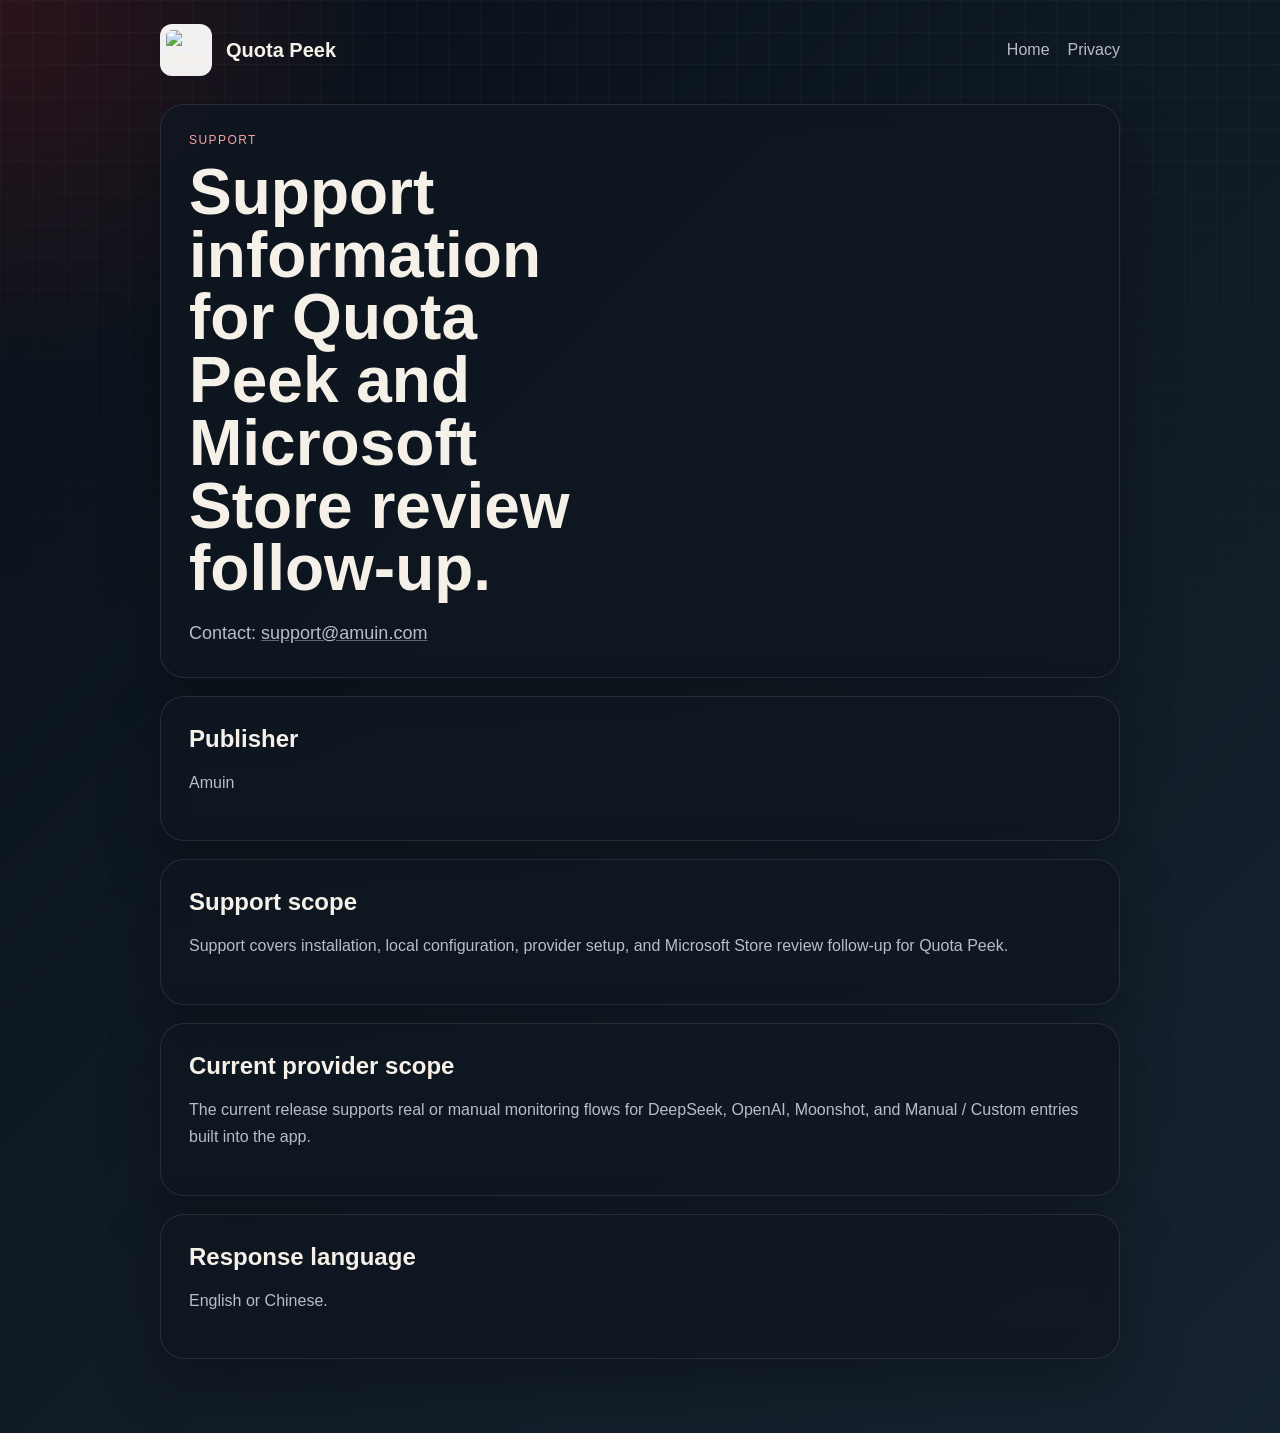
==== support.html @ 60f626c8 "Add files via upload" ====
<!doctype html>
<html lang="en">
<head>
  <meta charset="utf-8">
  <meta name="viewport" content="width=device-width, initial-scale=1">
  <title>Quota Peek Support</title>
  <link rel="stylesheet" href="styles.css">
</head>
<body>
  <div class="backdrop"></div>
  <main class="shell legal-shell">
    <header class="topbar">
      <a class="brand" href="index.html" aria-label="Quota Peek home">
        <img src="assets/AMUIN-dark.png" alt="Amuin logo">
        <span>Quota Peek</span>
      </a>
      <nav class="nav">
        <a href="index.html">Home</a>
        <a href="privacy.html">Privacy</a>
      </nav>
    </header>

    <section class="legal-hero">
      <p class="kicker">Support</p>
      <h1>Support information for Quota Peek and Microsoft Store review follow-up.</h1>
      <p class="lead">Contact: <a href="mailto:support@amuin.com">support@amuin.com</a></p>
    </section>

    <section class="legal-card">
      <h2>Publisher</h2>
      <p>Amuin</p>
    </section>

    <section class="legal-card">
      <h2>Support scope</h2>
      <p>Support covers installation, local configuration, provider setup, and Microsoft Store review follow-up for Quota Peek.</p>
    </section>

    <section class="legal-card">
      <h2>Current provider scope</h2>
      <p>The current release supports real or manual monitoring flows for DeepSeek, OpenAI, Moonshot, and Manual / Custom entries built into the app.</p>
    </section>

    <section class="legal-card">
      <h2>Response language</h2>
      <p>English or Chinese.</p>
    </section>
  </main>
</body>
</html>
---- styles.css ----
:root {
  --bg: #0b1118;
  --panel: rgba(15, 23, 32, 0.78);
  --panel-strong: rgba(16, 24, 34, 0.92);
  --line: rgba(255, 255, 255, 0.1);
  --text: #f6f1e8;
  --muted: #b7bec8;
  --accent: #ef2028;
  --accent-soft: rgba(239, 32, 40, 0.16);
  --shadow: rgba(0, 0, 0, 0.28);
}

* {
  box-sizing: border-box;
}

html,
body {
  margin: 0;
  min-height: 100%;
  background:
    radial-gradient(circle at top left, rgba(239, 32, 40, 0.16), transparent 24rem),
    linear-gradient(135deg, #071018 0%, #101a24 48%, #162330 100%);
  color: var(--text);
  font-family: "Segoe UI", "Noto Sans", sans-serif;
}

body {
  position: relative;
}

a {
  color: inherit;
  text-decoration-color: rgba(255, 255, 255, 0.35);
}

.backdrop {
  position: fixed;
  inset: 0;
  background-image:
    linear-gradient(rgba(255, 255, 255, 0.03) 1px, transparent 1px),
    linear-gradient(90deg, rgba(255, 255, 255, 0.03) 1px, transparent 1px);
  background-size: 32px 32px;
  mask-image: linear-gradient(to bottom, rgba(0, 0, 0, 0.9), transparent 90%);
  pointer-events: none;
}

.shell {
  position: relative;
  width: min(1180px, calc(100% - 32px));
  margin: 0 auto;
  padding: 24px 0 56px;
}

.topbar {
  display: flex;
  align-items: center;
  justify-content: space-between;
  gap: 16px;
  margin-bottom: 28px;
}

.brand {
  display: inline-flex;
  align-items: center;
  gap: 14px;
  text-decoration: none;
  font-size: 20px;
  font-weight: 700;
}

.brand img {
  width: 52px;
  height: 52px;
  object-fit: contain;
  border-radius: 12px;
  background: rgba(255, 255, 255, 0.94);
  padding: 6px;
}

.nav {
  display: flex;
  gap: 18px;
  flex-wrap: wrap;
}

.nav a {
  color: var(--muted);
  text-decoration: none;
}

.hero,
.showcase,
.grid,
.legal-hero,
.legal-card {
  position: relative;
  z-index: 1;
}

.hero {
  display: grid;
  grid-template-columns: minmax(0, 1.4fr) minmax(300px, 0.8fr);
  gap: 24px;
  align-items: stretch;
  margin-bottom: 24px;
}

.hero-copy,
.hero-panel,
.legal-hero,
.legal-card,
.card,
.shot {
  border: 1px solid var(--line);
  border-radius: 24px;
  background: var(--panel);
  backdrop-filter: blur(16px);
  box-shadow: 0 24px 60px var(--shadow);
}

.hero-copy {
  padding: 38px;
}

.hero-panel {
  padding: 28px;
  background:
    linear-gradient(180deg, rgba(239, 32, 40, 0.14), transparent 48%),
    var(--panel-strong);
}

.kicker,
.panel-label,
.shot-label,
.card-kicker {
  margin: 0 0 14px;
  color: #f4a4a8;
  font-size: 12px;
  letter-spacing: 0.12em;
  text-transform: uppercase;
}

h1 {
  margin: 0;
  max-width: 12ch;
  font-size: clamp(2.6rem, 5vw, 4.6rem);
  line-height: 0.98;
  letter-spacing: 0;
}

h2,
h3 {
  margin: 0 0 10px;
}

.lead {
  margin: 18px 0 0;
  max-width: 58ch;
  color: var(--muted);
  font-size: 18px;
  line-height: 1.7;
}

.hero-actions {
  display: flex;
  gap: 12px;
  flex-wrap: wrap;
  margin-top: 28px;
}

.button {
  display: inline-flex;
  align-items: center;
  justify-content: center;
  min-height: 46px;
  padding: 0 18px;
  border: 1px solid var(--line);
  border-radius: 999px;
  background: rgba(255, 255, 255, 0.03);
  text-decoration: none;
}

.button.primary {
  border-color: rgba(239, 32, 40, 0.5);
  background: linear-gradient(180deg, rgba(239, 32, 40, 0.94), rgba(200, 24, 32, 0.94));
}

.feature-list {
  margin: 0;
  padding: 0;
  list-style: none;
}

.feature-list li {
  padding: 14px 0;
  border-top: 1px solid var(--line);
  color: var(--text);
}

.feature-list li:first-child {
  border-top: 0;
}

.showcase {
  display: grid;
  gap: 20px;
  margin-bottom: 20px;
}

.shot {
  overflow: hidden;
}

.shot-copy {
  padding: 24px 24px 0;
}

.shot-copy p:last-child {
  color: var(--muted);
  line-height: 1.65;
}

.shot img {
  display: block;
  width: 100%;
  height: auto;
  margin-top: 8px;
}

.grid {
  display: grid;
  grid-template-columns: repeat(3, minmax(0, 1fr));
  gap: 18px;
}

.card {
  padding: 22px;
}

.card p {
  color: var(--muted);
  line-height: 1.65;
}

.legal-shell {
  width: min(960px, calc(100% - 32px));
}

.legal-hero,
.legal-card {
  padding: 28px;
  margin-bottom: 18px;
}

.legal-card p {
  color: var(--muted);
  line-height: 1.72;
}

@media (max-width: 980px) {
  .hero {
    grid-template-columns: 1fr;
  }

  .grid {
    grid-template-columns: 1fr;
  }
}

@media (max-width: 700px) {
  .shell,
  .legal-shell {
    width: min(100% - 20px, 1180px);
    padding-top: 18px;
  }

  .topbar {
    flex-direction: column;
    align-items: flex-start;
  }

  .hero-copy,
  .hero-panel,
  .legal-hero,
  .legal-card,
  .card {
    padding: 20px;
    border-radius: 20px;
  }

  h1 {
    max-width: none;
  }

  .lead {
    font-size: 16px;
  }
}
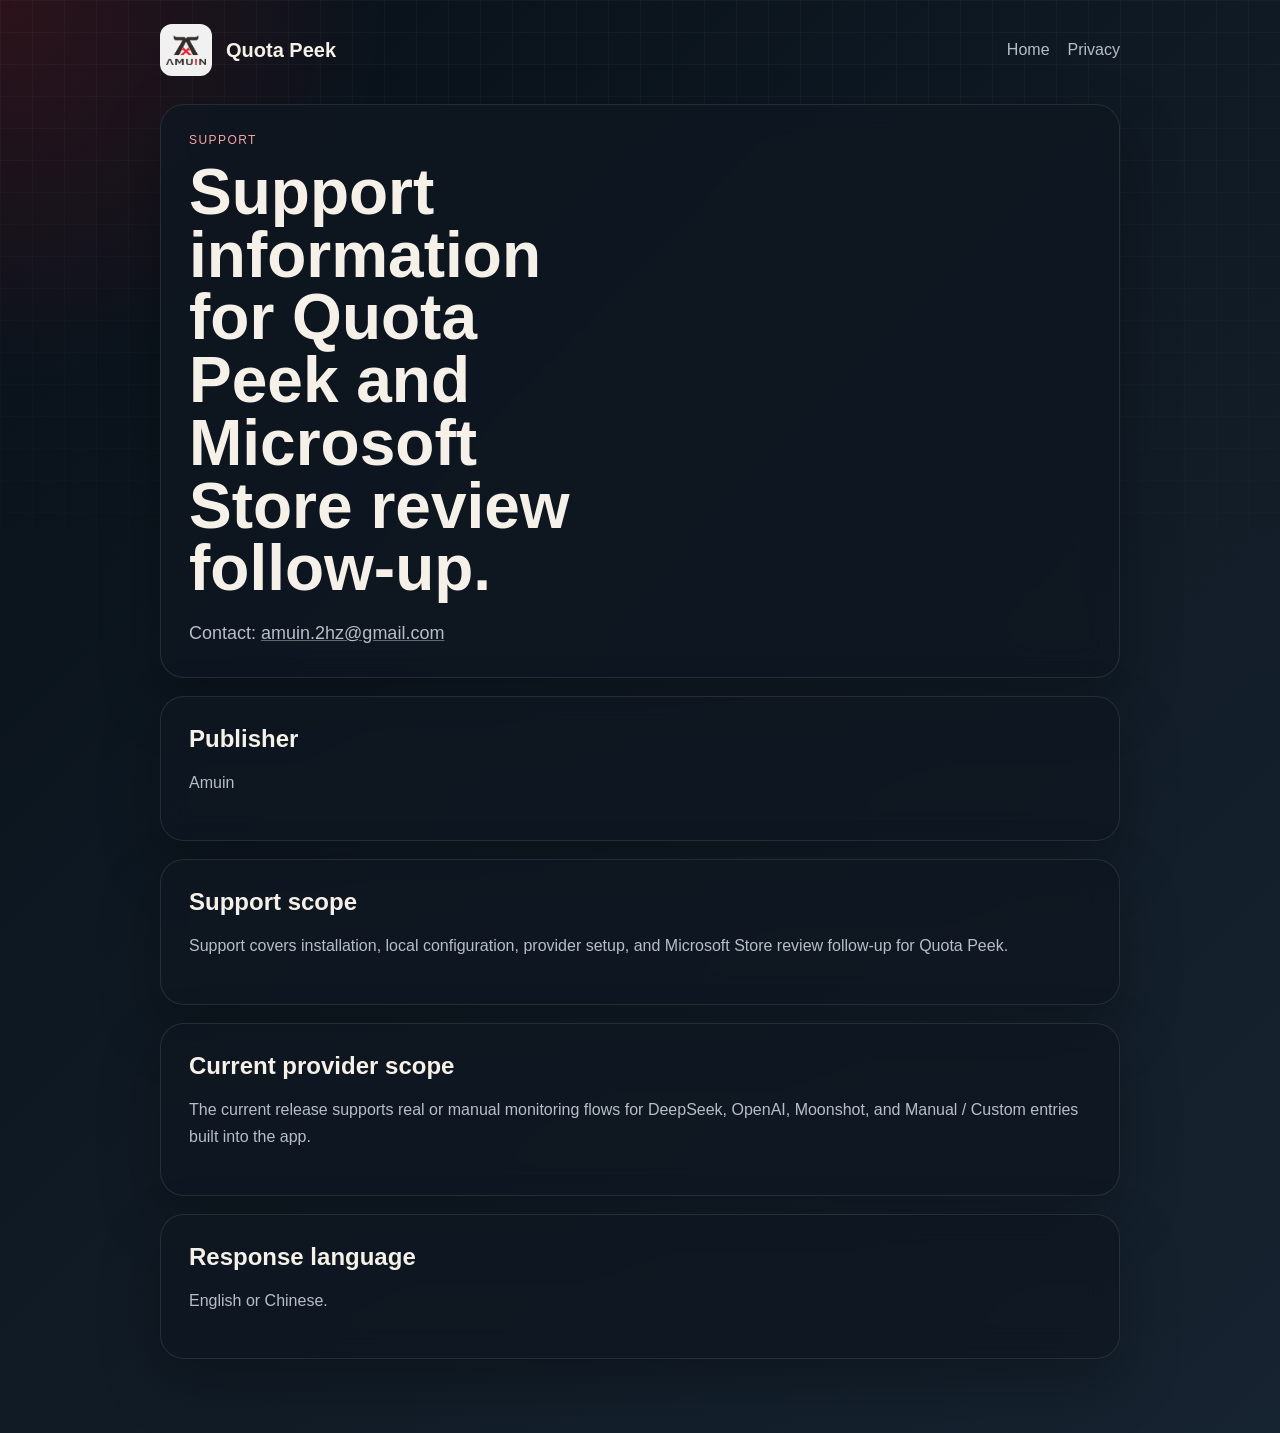
==== commit 1a77114b: "Update support email address in support.html" ====
--- a/support.html
+++ b/support.html
@@ -23,7 +23,7 @@
     <section class="legal-hero">
       <p class="kicker">Support</p>
       <h1>Support information for Quota Peek and Microsoft Store review follow-up.</h1>
-      <p class="lead">Contact: <a href="mailto:support@amuin.com">support@amuin.com</a></p>
+      <p class="lead">Contact: <a href="mailto:support@amuin.com">amuin.2hz@gmail.com</a></p>
     </section>
 
     <section class="legal-card">
